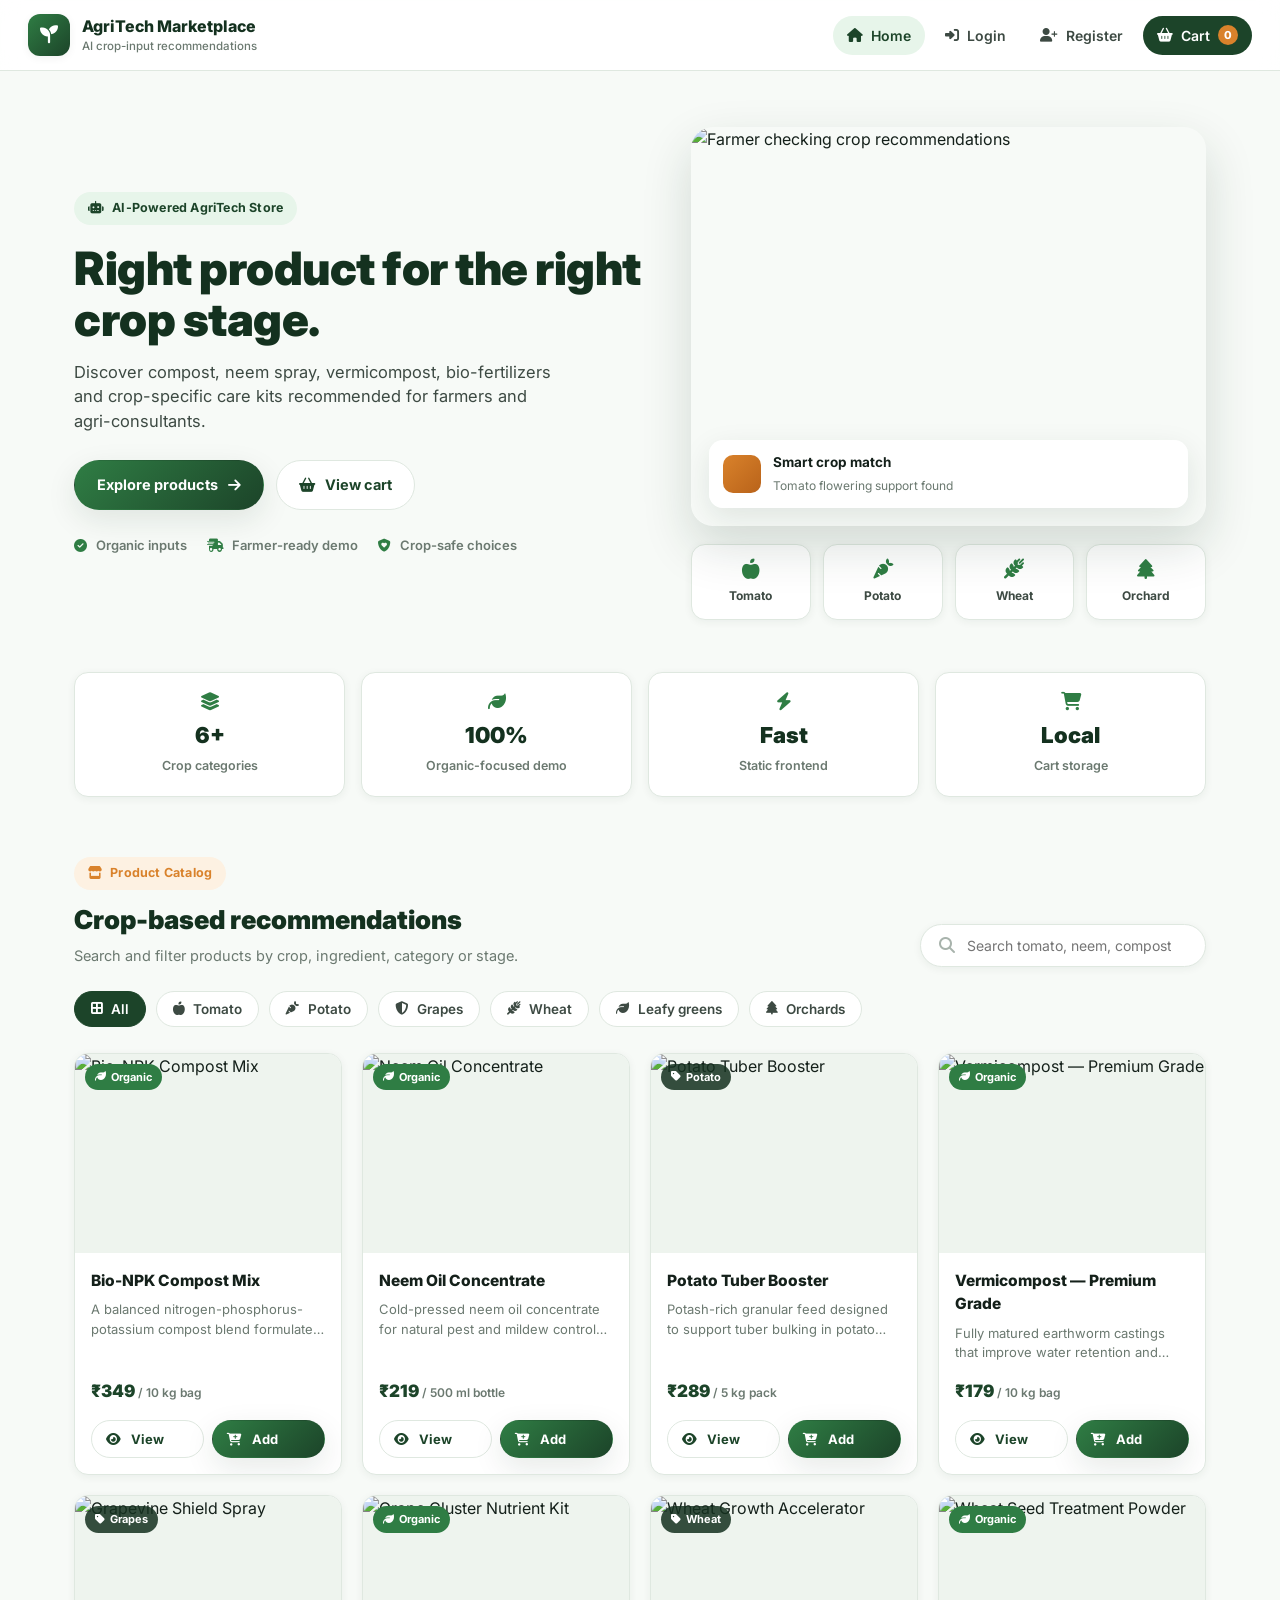
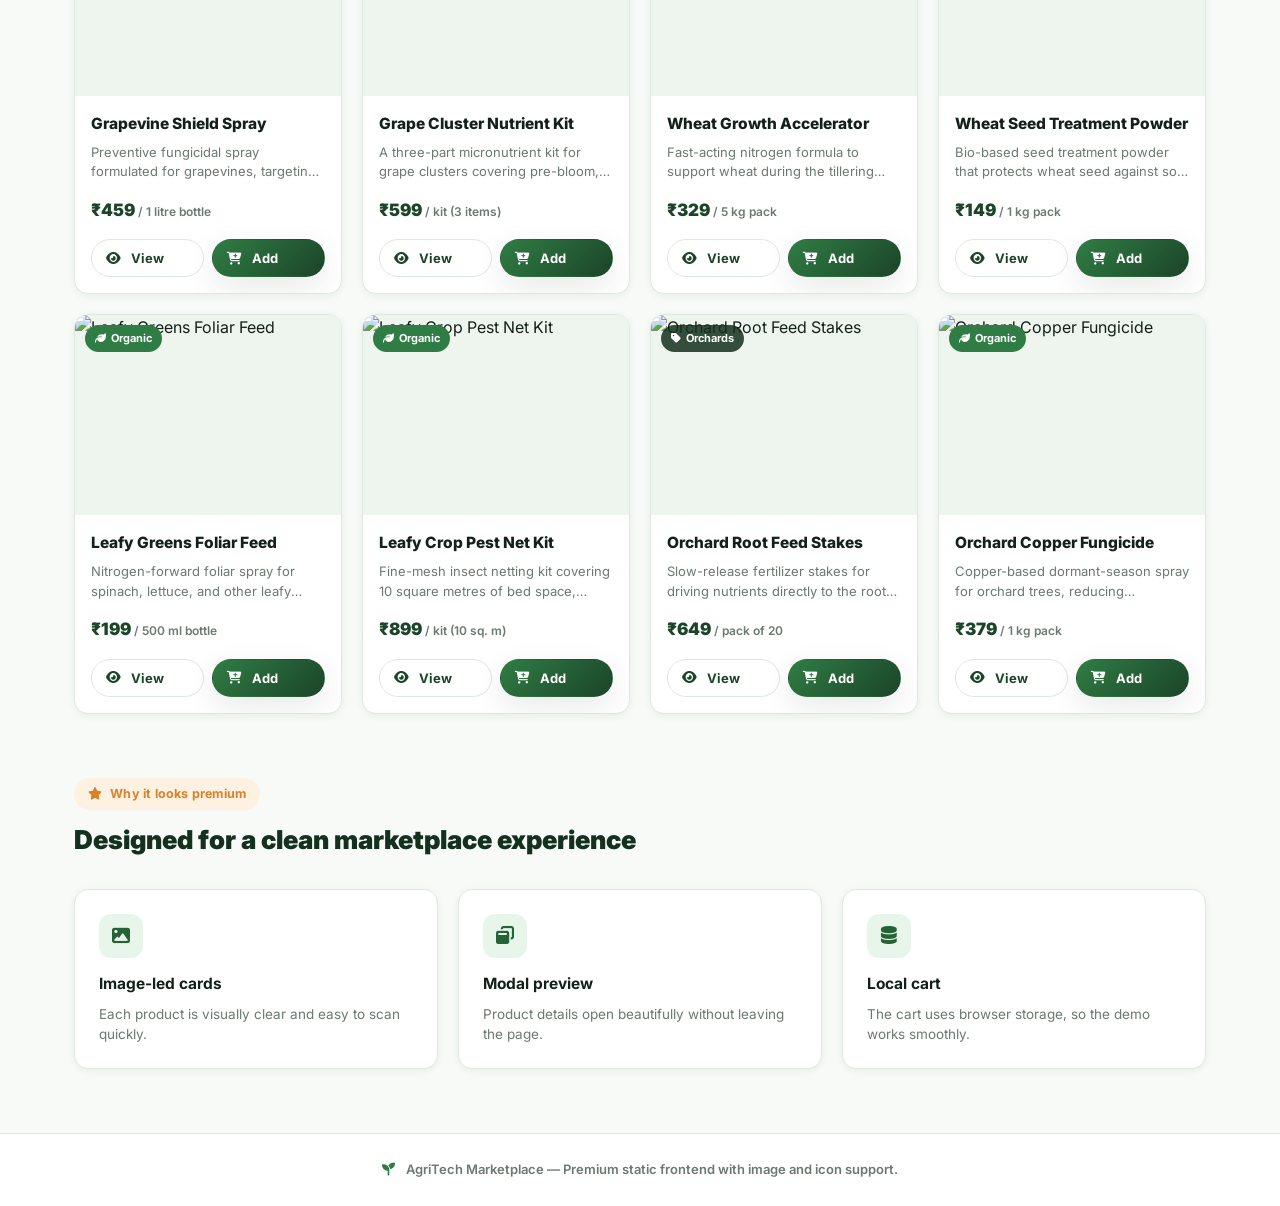
==== agritech-marketplace/frontend/index.html @ 41619ea3 "intial commit" ====
<!DOCTYPE html>
<html lang="en">
<head>
  <meta charset="UTF-8" />
  <meta name="viewport" content="width=device-width, initial-scale=1.0" />
  <title>AgriTech Marketplace</title>

  <link rel="preconnect" href="https://fonts.googleapis.com" />
  <link rel="preconnect" href="https://fonts.gstatic.com" crossorigin />
  <link
    href="https://fonts.googleapis.com/css2?family=Inter:wght@400;500;600;700;800;900&display=swap"
    rel="stylesheet"
  />

  <link
    rel="stylesheet"
    href="https://cdnjs.cloudflare.com/ajax/libs/font-awesome/6.5.2/css/all.min.css"
  />

  <link rel="stylesheet" href="css/style.css" />
</head>

<body data-page="home">
  <header class="topbar">
    <a class="brand" href="index.html">
      <span class="brand-mark">
        <i class="fa-solid fa-seedling"></i>
      </span>
      <span>
        <strong>AgriTech Marketplace</strong>
        <small>AI crop-input recommendations</small>
      </span>
    </a>

    <nav class="nav">
      <a href="index.html" class="active">
        <i class="fa-solid fa-house"></i> Home
      </a>
      <a href="pages/login.html">
        <i class="fa-solid fa-right-to-bracket"></i> Login
      </a>
      <a href="pages/register.html">
        <i class="fa-solid fa-user-plus"></i> Register
      </a>
      <a href="pages/cart.html" class="cart-link">
        <i class="fa-solid fa-basket-shopping"></i>
        Cart
        <span id="cartCount">0</span>
      </a>
    </nav>
  </header>

  <main>
    <section class="hero container">
      <div class="hero-copy">
        <span class="pill">
          <i class="fa-solid fa-robot"></i>
          AI-Powered AgriTech Store
        </span>

        <h1>Right product for the right crop stage.</h1>

        <p>
          Discover compost, neem spray, vermicompost, bio-fertilizers and
          crop-specific care kits recommended for farmers and agri-consultants.
        </p>

        <div class="hero-actions">
          <a href="#catalog" class="btn btn-primary">
            Explore products
            <i class="fa-solid fa-arrow-right"></i>
          </a>
          <a href="pages/cart.html" class="btn btn-secondary">
            <i class="fa-solid fa-basket-shopping"></i>
            View cart
          </a>
        </div>

        <div class="trust-row">
          <span><i class="fa-solid fa-circle-check"></i> Organic inputs</span>
          <span><i class="fa-solid fa-truck-fast"></i> Farmer-ready demo</span>
          <span><i class="fa-solid fa-shield-heart"></i> Crop-safe choices</span>
        </div>
      </div>

      <div class="hero-visual">
        <div class="hero-image-card">
          <img
            src="assets/images/hero-banner.jpg"
            alt="Farmer checking crop recommendations"
            onerror="this.onerror=null;this.src='https://images.unsplash.com/photo-1500937386664-56d1dfef3854?auto=format&fit=crop&w=1000&q=80';"
          />

          <div class="floating-card">
            <span class="floating-icon">
              <i class="fa-solid fa-sparkles"></i>
            </span>
            <div>
              <strong>Smart crop match</strong>
              <small>Tomato flowering support found</small>
            </div>
          </div>
        </div>

        <div class="crop-mini-grid">
          <article>
            <i class="fa-solid fa-apple-whole"></i>
            <span>Tomato</span>
          </article>
          <article>
            <i class="fa-solid fa-carrot"></i>
            <span>Potato</span>
          </article>
          <article>
            <i class="fa-solid fa-wheat-awn"></i>
            <span>Wheat</span>
          </article>
          <article>
            <i class="fa-solid fa-tree"></i>
            <span>Orchard</span>
          </article>
        </div>
      </div>
    </section>

    <section class="stats container">
      <article>
        <i class="fa-solid fa-layer-group"></i>
        <strong>6+</strong>
        <span>Crop categories</span>
      </article>
      <article>
        <i class="fa-solid fa-leaf"></i>
        <strong>100%</strong>
        <span>Organic-focused demo</span>
      </article>
      <article>
        <i class="fa-solid fa-bolt"></i>
        <strong>Fast</strong>
        <span>Static frontend</span>
      </article>
      <article>
        <i class="fa-solid fa-cart-shopping"></i>
        <strong>Local</strong>
        <span>Cart storage</span>
      </article>
    </section>

    <section class="catalog container" id="catalog">
      <div class="section-head">
        <div>
          <span class="pill soft">
            <i class="fa-solid fa-store"></i>
            Product Catalog
          </span>
          <h2>Crop-based recommendations</h2>
          <p>Search and filter products by crop, ingredient, category or stage.</p>
        </div>

        <div class="searchbox">
          <i class="fa-solid fa-magnifying-glass"></i>
          <input
            id="searchInput"
            type="search"
            placeholder="Search tomato, neem, compost..."
          />
        </div>
      </div>

      <div class="filterbar" id="filterBar">
        <button class="chip active" data-filter="all">
          <i class="fa-solid fa-border-all"></i> All
        </button>
        <button class="chip" data-filter="tomato">
          <i class="fa-solid fa-apple-whole"></i> Tomato
        </button>
        <button class="chip" data-filter="potato">
          <i class="fa-solid fa-carrot"></i> Potato
        </button>
        <button class="chip" data-filter="grapes">
          <i class="fa-solid fa-shield-halved"></i> Grapes
        </button>
        <button class="chip" data-filter="wheat">
          <i class="fa-solid fa-wheat-awn"></i> Wheat
        </button>
        <button class="chip" data-filter="leafy">
          <i class="fa-solid fa-leaf"></i> Leafy greens
        </button>
        <button class="chip" data-filter="orchard">
          <i class="fa-solid fa-tree"></i> Orchards
        </button>
      </div>

      <div class="grid" id="productGrid"></div>
    </section>

    <section class="highlight container">
      <div class="section-head simple">
        <div>
          <span class="pill soft">
            <i class="fa-solid fa-star"></i>
            Why it looks premium
          </span>
          <h2>Designed for a clean marketplace experience</h2>
        </div>
      </div>

      <div class="highlight-grid">
        <article>
          <i class="fa-solid fa-image"></i>
          <h3>Image-led cards</h3>
          <p>Each product is visually clear and easy to scan quickly.</p>
        </article>

        <article>
          <i class="fa-solid fa-window-restore"></i>
          <h3>Modal preview</h3>
          <p>Product details open beautifully without leaving the page.</p>
        </article>

        <article>
          <i class="fa-solid fa-database"></i>
          <h3>Local cart</h3>
          <p>The cart uses browser storage, so the demo works smoothly.</p>
        </article>
      </div>
    </section>
  </main>

  <footer class="footer">
    <div class="container footer-inner">
      <p>
        <i class="fa-solid fa-seedling"></i>
        AgriTech Marketplace — Premium static frontend with image and icon support.
      </p>
    </div>
  </footer>

  <div class="modal hidden" id="productModal" aria-hidden="true">
    <div class="modal-card">
      <button class="modal-close" id="closeModal" aria-label="Close modal">
        <i class="fa-solid fa-xmark"></i>
      </button>
      <div id="modalBody"></div>
    </div>
  </div>

  <script src="js/data.js"></script>
  <script src="js/app.js"></script>
</body>
</html>
---- agritech-marketplace/frontend/css/style.css ----
/* ============================================================
   AgriTech Marketplace — Design System
   ============================================================ */

:root {
  --green-900: #14311f;
  --green-800: #1c4429;
  --green-700: #256336;
  --green-600: #2f7d44;
  --green-500: #3a9a54;
  --green-100: #e7f5ea;
  --amber-500: #d9822b;
  --amber-100: #fdf1e2;
  --ink-900: #14201a;
  --ink-700: #3d4a43;
  --ink-500: #6b7970;
  --ink-300: #a8b3ac;
  --surface-0: #ffffff;
  --surface-50: #f7faf7;
  --surface-100: #eef4ee;
  --border: #dfe8e0;
  --danger: #c8402f;
  --radius-sm: 8px;
  --radius-md: 14px;
  --radius-lg: 22px;
  --shadow-sm: 0 2px 8px rgba(20, 49, 31, 0.06);
  --shadow-md: 0 10px 30px rgba(20, 49, 31, 0.10);
  --shadow-lg: 0 20px 50px rgba(20, 49, 31, 0.16);
  --font: "Inter", system-ui, -apple-system, "Segoe UI", sans-serif;
}

* { box-sizing: border-box; }

html, body {
  margin: 0;
  padding: 0;
}

body {
  font-family: var(--font);
  color: var(--ink-900);
  background: var(--surface-50);
  line-height: 1.5;
  -webkit-font-smoothing: antialiased;
}

img { max-width: 100%; display: block; }
a { text-decoration: none; color: inherit; }
button { font-family: inherit; cursor: pointer; }
input, textarea, select { font-family: inherit; }

.container {
  width: 100%;
  max-width: 1180px;
  margin: 0 auto;
  padding: 0 24px;
}

.hidden { display: none !important; }

/* ---------- Topbar ---------- */
.topbar {
  position: sticky;
  top: 0;
  z-index: 40;
  display: flex;
  align-items: center;
  justify-content: space-between;
  gap: 16px;
  padding: 14px 28px;
  background: rgba(255, 255, 255, 0.9);
  backdrop-filter: blur(10px);
  border-bottom: 1px solid var(--border);
}

.brand {
  display: flex;
  align-items: center;
  gap: 12px;
}

.brand-mark {
  width: 42px;
  height: 42px;
  border-radius: 12px;
  display: grid;
  place-items: center;
  background: linear-gradient(135deg, var(--green-600), var(--green-800));
  color: #fff;
  font-size: 18px;
  box-shadow: var(--shadow-sm);
}

.brand strong {
  display: block;
  font-size: 16px;
  font-weight: 800;
  color: var(--green-900);
}

.brand small {
  display: block;
  font-size: 11.5px;
  color: var(--ink-500);
  font-weight: 500;
}

.nav {
  display: flex;
  align-items: center;
  gap: 6px;
}

.nav a {
  display: flex;
  align-items: center;
  gap: 8px;
  padding: 9px 14px;
  border-radius: 999px;
  font-size: 14px;
  font-weight: 600;
  color: var(--ink-700);
  transition: background 0.15s ease, color 0.15s ease;
}

.nav a:hover { background: var(--surface-100); }
.nav a.active { background: var(--green-100); color: var(--green-800); }

.nav a.cart-link {
  position: relative;
  background: var(--green-800);
  color: #fff;
}
.nav a.cart-link:hover { background: var(--green-900); }

.nav a.cart-link #cartCount {
  min-width: 20px;
  height: 20px;
  padding: 0 5px;
  display: inline-flex;
  align-items: center;
  justify-content: center;
  border-radius: 999px;
  background: var(--amber-500);
  color: #fff;
  font-size: 11px;
  font-weight: 800;
}

/* ---------- Buttons & pills ---------- */
.btn {
  display: inline-flex;
  align-items: center;
  gap: 10px;
  padding: 13px 22px;
  border-radius: 999px;
  font-weight: 700;
  font-size: 14.5px;
  border: 1px solid transparent;
  transition: transform 0.15s ease, box-shadow 0.15s ease, background 0.15s ease;
}
.btn:hover { transform: translateY(-1px); }

.btn-primary {
  background: linear-gradient(135deg, var(--green-600), var(--green-800));
  color: #fff;
  box-shadow: var(--shadow-md);
}
.btn-primary:hover { box-shadow: var(--shadow-lg); }

.btn-secondary {
  background: #fff;
  color: var(--green-800);
  border-color: var(--border);
}
.btn-secondary:hover { background: var(--surface-100); }

.btn-block { width: 100%; justify-content: center; }
.btn:disabled { opacity: 0.55; cursor: not-allowed; transform: none; }

.pill {
  display: inline-flex;
  align-items: center;
  gap: 8px;
  padding: 7px 14px;
  border-radius: 999px;
  background: var(--green-100);
  color: var(--green-800);
  font-size: 12.5px;
  font-weight: 700;
  letter-spacing: 0.2px;
}
.pill.soft { background: var(--amber-100); color: var(--amber-500); }

/* ---------- Hero ---------- */
.hero {
  display: grid;
  grid-template-columns: 1.05fr 0.95fr;
  gap: 48px;
  align-items: center;
  padding: 56px 24px 40px;
}

.hero-copy h1 {
  font-size: clamp(30px, 4vw, 46px);
  line-height: 1.12;
  margin: 18px 0 14px;
  color: var(--green-900);
  font-weight: 900;
  letter-spacing: -0.5px;
}

.hero-copy p {
  color: var(--ink-700);
  font-size: 16.5px;
  max-width: 480px;
  margin: 0 0 26px;
}

.hero-actions { display: flex; gap: 12px; flex-wrap: wrap; margin-bottom: 26px; }

.trust-row {
  display: flex;
  gap: 20px;
  flex-wrap: wrap;
  font-size: 13px;
  color: var(--ink-500);
  font-weight: 600;
}
.trust-row i { color: var(--green-600); margin-right: 6px; }

.hero-visual { position: relative; }

.hero-image-card {
  position: relative;
  border-radius: var(--radius-lg);
  overflow: hidden;
  box-shadow: var(--shadow-lg);
  aspect-ratio: 4 / 3.1;
}
.hero-image-card img { width: 100%; height: 100%; object-fit: cover; }

.floating-card {
  position: absolute;
  left: 18px;
  bottom: 18px;
  right: 18px;
  display: flex;
  align-items: center;
  gap: 12px;
  background: rgba(255, 255, 255, 0.95);
  backdrop-filter: blur(6px);
  border-radius: var(--radius-md);
  padding: 12px 14px;
  box-shadow: var(--shadow-md);
}
.floating-icon {
  width: 38px;
  height: 38px;
  border-radius: 10px;
  display: grid;
  place-items: center;
  background: linear-gradient(135deg, var(--amber-500), #b9631a);
  color: #fff;
  flex-shrink: 0;
}
.floating-card strong { display: block; font-size: 13.5px; color: var(--ink-900); }
.floating-card small { color: var(--ink-500); font-size: 12px; }

.crop-mini-grid {
  display: grid;
  grid-template-columns: repeat(4, 1fr);
  gap: 12px;
  margin-top: 18px;
}
.crop-mini-grid article {
  background: #fff;
  border: 1px solid var(--border);
  border-radius: var(--radius-md);
  padding: 14px 8px;
  text-align: center;
  font-size: 12px;
  font-weight: 700;
  color: var(--ink-700);
  box-shadow: var(--shadow-sm);
}
.crop-mini-grid i {
  display: block;
  font-size: 20px;
  color: var(--green-600);
  margin-bottom: 8px;
}

/* ---------- Stats ---------- */
.stats {
  display: grid;
  grid-template-columns: repeat(4, 1fr);
  gap: 16px;
  padding: 12px 24px 48px;
}
.stats article {
  background: #fff;
  border: 1px solid var(--border);
  border-radius: var(--radius-md);
  padding: 20px;
  text-align: center;
  box-shadow: var(--shadow-sm);
}
.stats i { color: var(--green-600); font-size: 18px; margin-bottom: 8px; display: block; }
.stats strong { display: block; font-size: 22px; color: var(--green-900); font-weight: 900; }
.stats span { font-size: 12.5px; color: var(--ink-500); font-weight: 600; }

/* ---------- Section headers ---------- */
.section-head {
  display: flex;
  align-items: flex-end;
  justify-content: space-between;
  gap: 24px;
  flex-wrap: wrap;
  margin-bottom: 24px;
}
.section-head h2 {
  font-size: 26px;
  margin: 10px 0 6px;
  color: var(--green-900);
  font-weight: 900;
}
.section-head p { color: var(--ink-500); margin: 0; font-size: 14.5px; }
.section-head.simple { justify-content: flex-start; }

.searchbox {
  display: flex;
  align-items: center;
  gap: 10px;
  background: #fff;
  border: 1px solid var(--border);
  border-radius: 999px;
  padding: 11px 18px;
  min-width: 280px;
  box-shadow: var(--shadow-sm);
}
.searchbox i { color: var(--ink-300); }
.searchbox input {
  border: none;
  outline: none;
  width: 100%;
  font-size: 14px;
  background: transparent;
}

/* ---------- Catalog ---------- */
.catalog { padding: 12px 24px 56px; }

.filterbar {
  display: flex;
  gap: 10px;
  flex-wrap: wrap;
  margin-bottom: 26px;
}
.chip {
  display: inline-flex;
  align-items: center;
  gap: 8px;
  padding: 9px 16px;
  border-radius: 999px;
  border: 1px solid var(--border);
  background: #fff;
  color: var(--ink-700);
  font-size: 13.5px;
  font-weight: 600;
  transition: all 0.15s ease;
}
.chip:hover { border-color: var(--green-500); color: var(--green-700); }
.chip.active {
  background: var(--green-800);
  border-color: var(--green-800);
  color: #fff;
}

.grid {
  display: grid;
  grid-template-columns: repeat(auto-fill, minmax(250px, 1fr));
  gap: 20px;
}

.card {
  background: #fff;
  border: 1px solid var(--border);
  border-radius: var(--radius-md);
  overflow: hidden;
  box-shadow: var(--shadow-sm);
  transition: transform 0.15s ease, box-shadow 0.15s ease;
  display: flex;
  flex-direction: column;
}
.card:hover { transform: translateY(-3px); box-shadow: var(--shadow-md); }

.card-media { position: relative; aspect-ratio: 4/3; overflow: hidden; background: var(--surface-100); }
.card-media img { width: 100%; height: 100%; object-fit: cover; }

.card-badge {
  position: absolute;
  top: 10px;
  left: 10px;
  padding: 5px 10px;
  border-radius: 999px;
  background: rgba(20, 49, 31, 0.85);
  color: #fff;
  font-size: 11px;
  font-weight: 700;
  display: inline-flex;
  align-items: center;
  gap: 5px;
}
.card-badge.organic { background: var(--green-600); }

.card-body { padding: 16px; display: flex; flex-direction: column; gap: 8px; flex: 1; }
.card-body h3 { margin: 0; font-size: 15.5px; color: var(--ink-900); font-weight: 800; }
.card-body p {
  margin: 0;
  font-size: 13px;
  color: var(--ink-500);
  display: -webkit-box;
  -webkit-line-clamp: 2;
  -webkit-box-orient: vertical;
  overflow: hidden;
}

.card-meta { display: flex; align-items: center; justify-content: space-between; margin-top: auto; padding-top: 8px; }
.card-price { font-size: 17px; font-weight: 900; color: var(--green-800); }
.card-price span { font-size: 12px; font-weight: 600; color: var(--ink-500); }

.card-actions { display: flex; gap: 8px; padding: 0 16px 16px; }
.card-actions .btn { padding: 10px 14px; font-size: 13px; flex: 1; }

.empty-state {
  grid-column: 1 / -1;
  text-align: center;
  padding: 60px 20px;
  color: var(--ink-500);
}
.empty-state i { font-size: 32px; color: var(--ink-300); margin-bottom: 12px; display: block; }

/* ---------- Highlight ---------- */
.highlight { padding: 8px 24px 64px; }
.highlight-grid {
  display: grid;
  grid-template-columns: repeat(3, 1fr);
  gap: 20px;
}
.highlight-grid article {
  background: #fff;
  border: 1px solid var(--border);
  border-radius: var(--radius-md);
  padding: 24px;
  box-shadow: var(--shadow-sm);
}
.highlight-grid i {
  width: 44px;
  height: 44px;
  border-radius: 12px;
  display: grid;
  place-items: center;
  background: var(--green-100);
  color: var(--green-700);
  font-size: 18px;
  margin-bottom: 14px;
}
.highlight-grid h3 { margin: 0 0 8px; font-size: 15.5px; color: var(--ink-900); }
.highlight-grid p { margin: 0; font-size: 13.5px; color: var(--ink-500); }

/* ---------- Footer ---------- */
.footer { border-top: 1px solid var(--border); padding: 26px 0; background: #fff; }
.footer-inner p {
  margin: 0;
  text-align: center;
  color: var(--ink-500);
  font-size: 13px;
  font-weight: 600;
}
.footer-inner i { color: var(--green-600); margin-right: 8px; }

/* ---------- Modal ---------- */
.modal {
  position: fixed;
  inset: 0;
  z-index: 100;
  display: flex;
  align-items: center;
  justify-content: center;
  background: rgba(20, 32, 26, 0.55);
  padding: 20px;
}
.modal.hidden { display: none; }

.modal-card {
  position: relative;
  background: #fff;
  border-radius: var(--radius-lg);
  max-width: 640px;
  width: 100%;
  max-height: 88vh;
  overflow-y: auto;
  box-shadow: var(--shadow-lg);
}

.modal-close {
  position: absolute;
  top: 14px;
  right: 14px;
  width: 36px;
  height: 36px;
  border-radius: 999px;
  border: none;
  background: var(--surface-100);
  color: var(--ink-700);
  display: grid;
  place-items: center;
  z-index: 2;
}
.modal-close:hover { background: var(--border); }

.modal-hero { position: relative; aspect-ratio: 16/9; overflow: hidden; }
.modal-hero img { width: 100%; height: 100%; object-fit: cover; }
.modal-content { padding: 22px 26px 26px; }
.modal-content h2 { margin: 0 0 8px; font-size: 21px; color: var(--green-900); }
.modal-content .modal-price { font-size: 22px; font-weight: 900; color: var(--green-800); margin: 6px 0 14px; }
.modal-content .modal-price span { font-size: 13px; color: var(--ink-500); font-weight: 600; }
.modal-content p.desc { color: var(--ink-700); font-size: 14.5px; line-height: 1.6; margin-bottom: 18px; }
.modal-tags { display: flex; gap: 8px; flex-wrap: wrap; margin-bottom: 18px; }
.modal-tags span {
  padding: 6px 12px;
  border-radius: 999px;
  background: var(--surface-100);
  font-size: 12px;
  font-weight: 700;
  color: var(--ink-700);
}
.modal-qty {
  display: flex;
  align-items: center;
  gap: 12px;
  margin-bottom: 18px;
}
.modal-qty button {
  width: 34px;
  height: 34px;
  border-radius: 999px;
  border: 1px solid var(--border);
  background: #fff;
  font-weight: 800;
  font-size: 16px;
  color: var(--green-800);
}
.modal-qty span { font-weight: 800; min-width: 24px; text-align: center; }

/* ---------- Auth pages (login / register) ---------- */
.auth-wrap {
  min-height: calc(100vh - 74px);
  display: flex;
  align-items: center;
  justify-content: center;
  padding: 40px 20px;
  background:
    radial-gradient(circle at 15% 20%, var(--green-100), transparent 40%),
    radial-gradient(circle at 85% 80%, var(--amber-100), transparent 45%),
    var(--surface-50);
}

.auth-card {
  width: 100%;
  max-width: 420px;
  background: #fff;
  border: 1px solid var(--border);
  border-radius: var(--radius-lg);
  padding: 36px 32px;
  box-shadow: var(--shadow-md);
}

.auth-card .auth-icon {
  width: 52px;
  height: 52px;
  border-radius: 14px;
  display: grid;
  place-items: center;
  background: linear-gradient(135deg, var(--green-600), var(--green-800));
  color: #fff;
  font-size: 20px;
  margin-bottom: 18px;
}

.auth-card h1 { font-size: 22px; margin: 0 0 6px; color: var(--green-900); font-weight: 900; }
.auth-card p.sub { margin: 0 0 26px; color: var(--ink-500); font-size: 14px; }

.field { margin-bottom: 16px; }
.field label {
  display: block;
  font-size: 13px;
  font-weight: 700;
  color: var(--ink-700);
  margin-bottom: 6px;
}
.input-wrap {
  display: flex;
  align-items: center;
  gap: 10px;
  border: 1px solid var(--border);
  border-radius: var(--radius-sm);
  padding: 12px 14px;
  background: var(--surface-50);
}
.input-wrap:focus-within { border-color: var(--green-500); background: #fff; }
.input-wrap i { color: var(--ink-300); }
.input-wrap input, .input-wrap select {
  border: none;
  background: transparent;
  outline: none;
  width: 100%;
  font-size: 14px;
  color: var(--ink-900);
}

.field-row { display: flex; align-items: center; justify-content: space-between; margin-bottom: 18px; }
.checkbox-line { display: flex; align-items: center; gap: 8px; font-size: 13px; color: var(--ink-700); }
.link-muted { font-size: 13px; color: var(--green-700); font-weight: 700; }
.link-muted:hover { text-decoration: underline; }

.auth-foot { margin-top: 22px; text-align: center; font-size: 13.5px; color: var(--ink-500); }
.auth-foot a { color: var(--green-700); font-weight: 700; }

.role-toggle { display: flex; gap: 10px; margin-bottom: 20px; }
.role-toggle label {
  flex: 1;
  display: flex;
  align-items: center;
  justify-content: center;
  gap: 8px;
  padding: 11px;
  border-radius: var(--radius-sm);
  border: 1px solid var(--border);
  font-size: 13px;
  font-weight: 700;
  color: var(--ink-700);
  cursor: pointer;
}
.role-toggle input { display: none; }
.role-toggle input:checked + span,
.role-toggle label:has(input:checked) {
  border-color: var(--green-600);
  background: var(--green-100);
  color: var(--green-800);
}
.role-toggle label span { display: flex; align-items: center; gap: 8px; }

.form-msg {
  display: none;
  padding: 11px 14px;
  border-radius: var(--radius-sm);
  font-size: 13px;
  font-weight: 600;
  margin-bottom: 16px;
}
.form-msg.show { display: block; }
.form-msg.success { background: var(--green-100); color: var(--green-800); }
.form-msg.error { background: #fbe9e7; color: var(--danger); }

/* ---------- Cart page ---------- */
.cart-page { padding: 40px 24px 80px; max-width: 980px; margin: 0 auto; }
.cart-page h1 { font-size: 26px; color: var(--green-900); margin: 0 0 24px; font-weight: 900; }

.cart-layout { display: grid; grid-template-columns: 1.6fr 1fr; gap: 24px; align-items: start; }

.cart-items { display: flex; flex-direction: column; gap: 14px; }

.cart-item {
  display: flex;
  gap: 14px;
  background: #fff;
  border: 1px solid var(--border);
  border-radius: var(--radius-md);
  padding: 14px;
  box-shadow: var(--shadow-sm);
  align-items: center;
}
.cart-item img { width: 78px; height: 78px; border-radius: 10px; object-fit: cover; flex-shrink: 0; }
.cart-item-info { flex: 1; min-width: 0; }
.cart-item-info h4 { margin: 0 0 4px; font-size: 14.5px; color: var(--ink-900); }
.cart-item-info span { font-size: 12.5px; color: var(--ink-500); }
.cart-item-qty {
  display: flex;
  align-items: center;
  gap: 10px;
  background: var(--surface-100);
  border-radius: 999px;
  padding: 6px 10px;
}
.cart-item-qty button { border: none; background: none; font-weight: 900; color: var(--green-800); font-size: 15px; width: 20px; }
.cart-item-price { font-weight: 800; color: var(--green-800); min-width: 70px; text-align: right; }
.cart-item-remove { border: none; background: none; color: var(--ink-300); font-size: 15px; }
.cart-item-remove:hover { color: var(--danger); }

.cart-summary {
  background: #fff;
  border: 1px solid var(--border);
  border-radius: var(--radius-md);
  padding: 22px;
  box-shadow: var(--shadow-sm);
  position: sticky;
  top: 90px;
}
.cart-summary h3 { margin: 0 0 16px; font-size: 16px; color: var(--green-900); }
.summary-row { display: flex; justify-content: space-between; font-size: 14px; color: var(--ink-700); margin-bottom: 10px; }
.summary-row.total { font-size: 17px; font-weight: 900; color: var(--green-900); border-top: 1px solid var(--border); padding-top: 12px; margin-top: 8px; }

.cart-empty { text-align: center; padding: 70px 20px; color: var(--ink-500); }
.cart-empty i { font-size: 40px; color: var(--ink-300); margin-bottom: 14px; display: block; }

/* ---------- Responsive ---------- */
@media (max-width: 920px) {
  .hero { grid-template-columns: 1fr; }
  .stats { grid-template-columns: repeat(2, 1fr); }
  .highlight-grid { grid-template-columns: 1fr; }
  .cart-layout { grid-template-columns: 1fr; }
  .nav { flex-wrap: wrap; justify-content: flex-end; }
}

@media (max-width: 620px) {
  .topbar { flex-direction: column; align-items: flex-start; gap: 12px; }
  .nav { width: 100%; justify-content: space-between; }
  .crop-mini-grid { grid-template-columns: repeat(2, 1fr); }
  .stats { grid-template-columns: 1fr 1fr; }
  .section-head { flex-direction: column; align-items: flex-start; }
  .searchbox { width: 100%; }
}
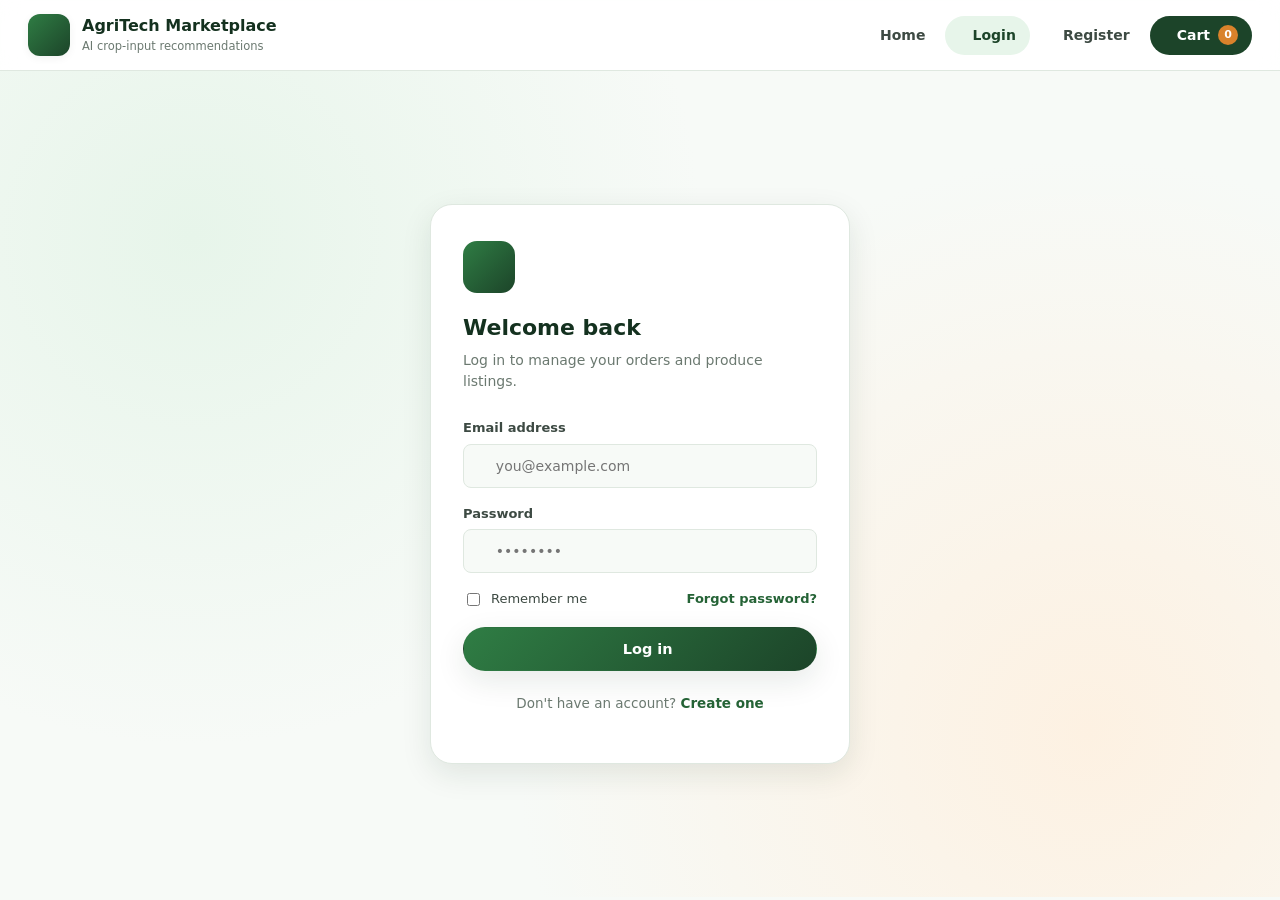
==== commit d8e06b9b: "Fix GitHub Pages root 404: Add index.html redirect" ====
--- a/agritech-marketplace/frontend/index.html
+++ b/agritech-marketplace/frontend/index.html
@@ -1,251 +1,11 @@
-<!DOCTYPE html>
+﻿<!DOCTYPE html>
 <html lang="en">
 <head>
-  <meta charset="UTF-8" />
-  <meta name="viewport" content="width=device-width, initial-scale=1.0" />
-  <title>AgriTech Marketplace</title>
-
-  <link rel="preconnect" href="https://fonts.googleapis.com" />
-  <link rel="preconnect" href="https://fonts.gstatic.com" crossorigin />
-  <link
-    href="https://fonts.googleapis.com/css2?family=Inter:wght@400;500;600;700;800;900&display=swap"
-    rel="stylesheet"
-  />
-
-  <link
-    rel="stylesheet"
-    href="https://cdnjs.cloudflare.com/ajax/libs/font-awesome/6.5.2/css/all.min.css"
-  />
-
-  <link rel="stylesheet" href="css/style.css" />
+    <meta charset="UTF-8">
+    <meta http-equiv="refresh" content="0; url=./pages/login.html" />
+    <title>AgriTech Marketplace</title>
 </head>
-
-<body data-page="home">
-  <header class="topbar">
-    <a class="brand" href="index.html">
-      <span class="brand-mark">
-        <i class="fa-solid fa-seedling"></i>
-      </span>
-      <span>
-        <strong>AgriTech Marketplace</strong>
-        <small>AI crop-input recommendations</small>
-      </span>
-    </a>
-
-    <nav class="nav">
-      <a href="index.html" class="active">
-        <i class="fa-solid fa-house"></i> Home
-      </a>
-      <a href="pages/login.html">
-        <i class="fa-solid fa-right-to-bracket"></i> Login
-      </a>
-      <a href="pages/register.html">
-        <i class="fa-solid fa-user-plus"></i> Register
-      </a>
-      <a href="pages/cart.html" class="cart-link">
-        <i class="fa-solid fa-basket-shopping"></i>
-        Cart
-        <span id="cartCount">0</span>
-      </a>
-    </nav>
-  </header>
-
-  <main>
-    <section class="hero container">
-      <div class="hero-copy">
-        <span class="pill">
-          <i class="fa-solid fa-robot"></i>
-          AI-Powered AgriTech Store
-        </span>
-
-        <h1>Right product for the right crop stage.</h1>
-
-        <p>
-          Discover compost, neem spray, vermicompost, bio-fertilizers and
-          crop-specific care kits recommended for farmers and agri-consultants.
-        </p>
-
-        <div class="hero-actions">
-          <a href="#catalog" class="btn btn-primary">
-            Explore products
-            <i class="fa-solid fa-arrow-right"></i>
-          </a>
-          <a href="pages/cart.html" class="btn btn-secondary">
-            <i class="fa-solid fa-basket-shopping"></i>
-            View cart
-          </a>
-        </div>
-
-        <div class="trust-row">
-          <span><i class="fa-solid fa-circle-check"></i> Organic inputs</span>
-          <span><i class="fa-solid fa-truck-fast"></i> Farmer-ready demo</span>
-          <span><i class="fa-solid fa-shield-heart"></i> Crop-safe choices</span>
-        </div>
-      </div>
-
-      <div class="hero-visual">
-        <div class="hero-image-card">
-          <img
-            src="assets/images/hero-banner.jpg"
-            alt="Farmer checking crop recommendations"
-            onerror="this.onerror=null;this.src='https://images.unsplash.com/photo-1500937386664-56d1dfef3854?auto=format&fit=crop&w=1000&q=80';"
-          />
-
-          <div class="floating-card">
-            <span class="floating-icon">
-              <i class="fa-solid fa-sparkles"></i>
-            </span>
-            <div>
-              <strong>Smart crop match</strong>
-              <small>Tomato flowering support found</small>
-            </div>
-          </div>
-        </div>
-
-        <div class="crop-mini-grid">
-          <article>
-            <i class="fa-solid fa-apple-whole"></i>
-            <span>Tomato</span>
-          </article>
-          <article>
-            <i class="fa-solid fa-carrot"></i>
-            <span>Potato</span>
-          </article>
-          <article>
-            <i class="fa-solid fa-wheat-awn"></i>
-            <span>Wheat</span>
-          </article>
-          <article>
-            <i class="fa-solid fa-tree"></i>
-            <span>Orchard</span>
-          </article>
-        </div>
-      </div>
-    </section>
-
-    <section class="stats container">
-      <article>
-        <i class="fa-solid fa-layer-group"></i>
-        <strong>6+</strong>
-        <span>Crop categories</span>
-      </article>
-      <article>
-        <i class="fa-solid fa-leaf"></i>
-        <strong>100%</strong>
-        <span>Organic-focused demo</span>
-      </article>
-      <article>
-        <i class="fa-solid fa-bolt"></i>
-        <strong>Fast</strong>
-        <span>Static frontend</span>
-      </article>
-      <article>
-        <i class="fa-solid fa-cart-shopping"></i>
-        <strong>Local</strong>
-        <span>Cart storage</span>
-      </article>
-    </section>
-
-    <section class="catalog container" id="catalog">
-      <div class="section-head">
-        <div>
-          <span class="pill soft">
-            <i class="fa-solid fa-store"></i>
-            Product Catalog
-          </span>
-          <h2>Crop-based recommendations</h2>
-          <p>Search and filter products by crop, ingredient, category or stage.</p>
-        </div>
-
-        <div class="searchbox">
-          <i class="fa-solid fa-magnifying-glass"></i>
-          <input
-            id="searchInput"
-            type="search"
-            placeholder="Search tomato, neem, compost..."
-          />
-        </div>
-      </div>
-
-      <div class="filterbar" id="filterBar">
-        <button class="chip active" data-filter="all">
-          <i class="fa-solid fa-border-all"></i> All
-        </button>
-        <button class="chip" data-filter="tomato">
-          <i class="fa-solid fa-apple-whole"></i> Tomato
-        </button>
-        <button class="chip" data-filter="potato">
-          <i class="fa-solid fa-carrot"></i> Potato
-        </button>
-        <button class="chip" data-filter="grapes">
-          <i class="fa-solid fa-shield-halved"></i> Grapes
-        </button>
-        <button class="chip" data-filter="wheat">
-          <i class="fa-solid fa-wheat-awn"></i> Wheat
-        </button>
-        <button class="chip" data-filter="leafy">
-          <i class="fa-solid fa-leaf"></i> Leafy greens
-        </button>
-        <button class="chip" data-filter="orchard">
-          <i class="fa-solid fa-tree"></i> Orchards
-        </button>
-      </div>
-
-      <div class="grid" id="productGrid"></div>
-    </section>
-
-    <section class="highlight container">
-      <div class="section-head simple">
-        <div>
-          <span class="pill soft">
-            <i class="fa-solid fa-star"></i>
-            Why it looks premium
-          </span>
-          <h2>Designed for a clean marketplace experience</h2>
-        </div>
-      </div>
-
-      <div class="highlight-grid">
-        <article>
-          <i class="fa-solid fa-image"></i>
-          <h3>Image-led cards</h3>
-          <p>Each product is visually clear and easy to scan quickly.</p>
-        </article>
-
-        <article>
-          <i class="fa-solid fa-window-restore"></i>
-          <h3>Modal preview</h3>
-          <p>Product details open beautifully without leaving the page.</p>
-        </article>
-
-        <article>
-          <i class="fa-solid fa-database"></i>
-          <h3>Local cart</h3>
-          <p>The cart uses browser storage, so the demo works smoothly.</p>
-        </article>
-      </div>
-    </section>
-  </main>
-
-  <footer class="footer">
-    <div class="container footer-inner">
-      <p>
-        <i class="fa-solid fa-seedling"></i>
-        AgriTech Marketplace — Premium static frontend with image and icon support.
-      </p>
-    </div>
-  </footer>
-
-  <div class="modal hidden" id="productModal" aria-hidden="true">
-    <div class="modal-card">
-      <button class="modal-close" id="closeModal" aria-label="Close modal">
-        <i class="fa-solid fa-xmark"></i>
-      </button>
-      <div id="modalBody"></div>
-    </div>
-  </div>
-
-  <script src="js/data.js"></script>
-  <script src="js/app.js"></script>
+<body>
+    <p>Redirecting to AgriTech Marketplace... <a href="./pages/login.html">Click here</a>.</p>
 </body>
 </html>
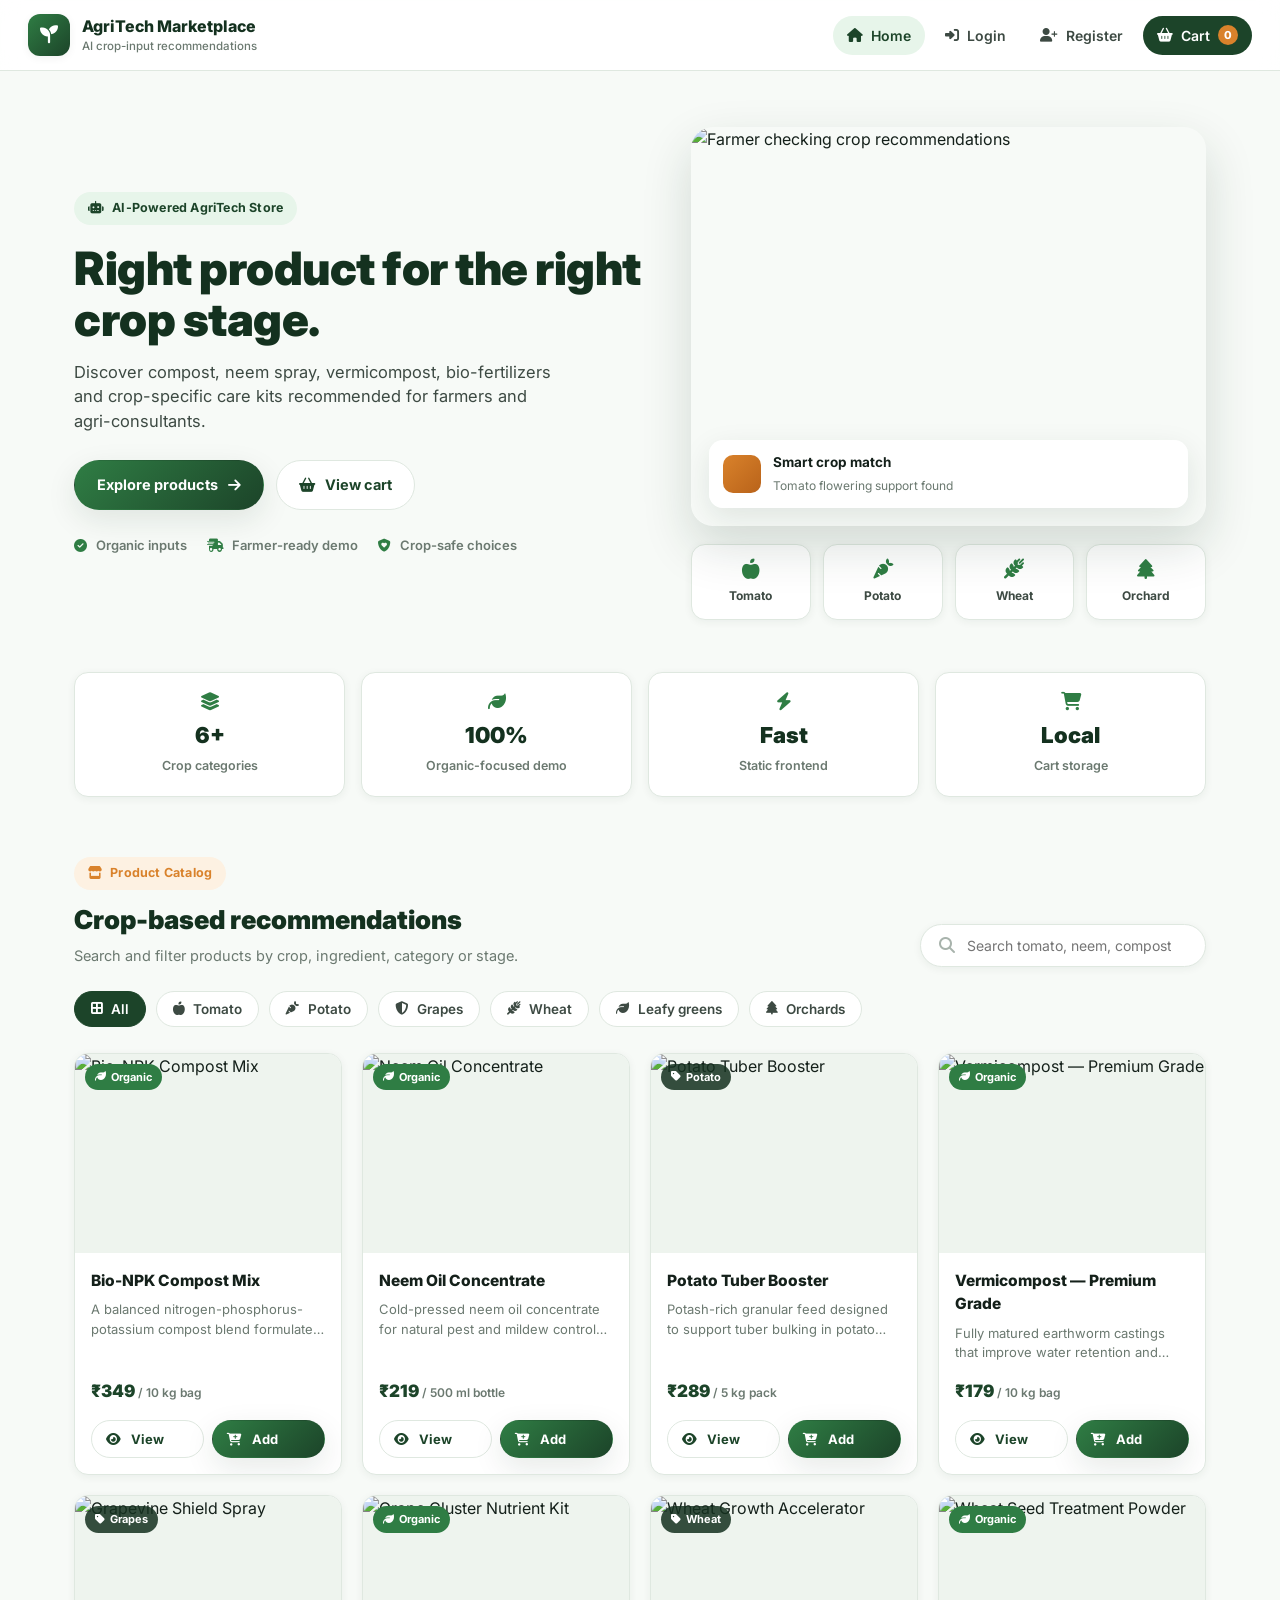
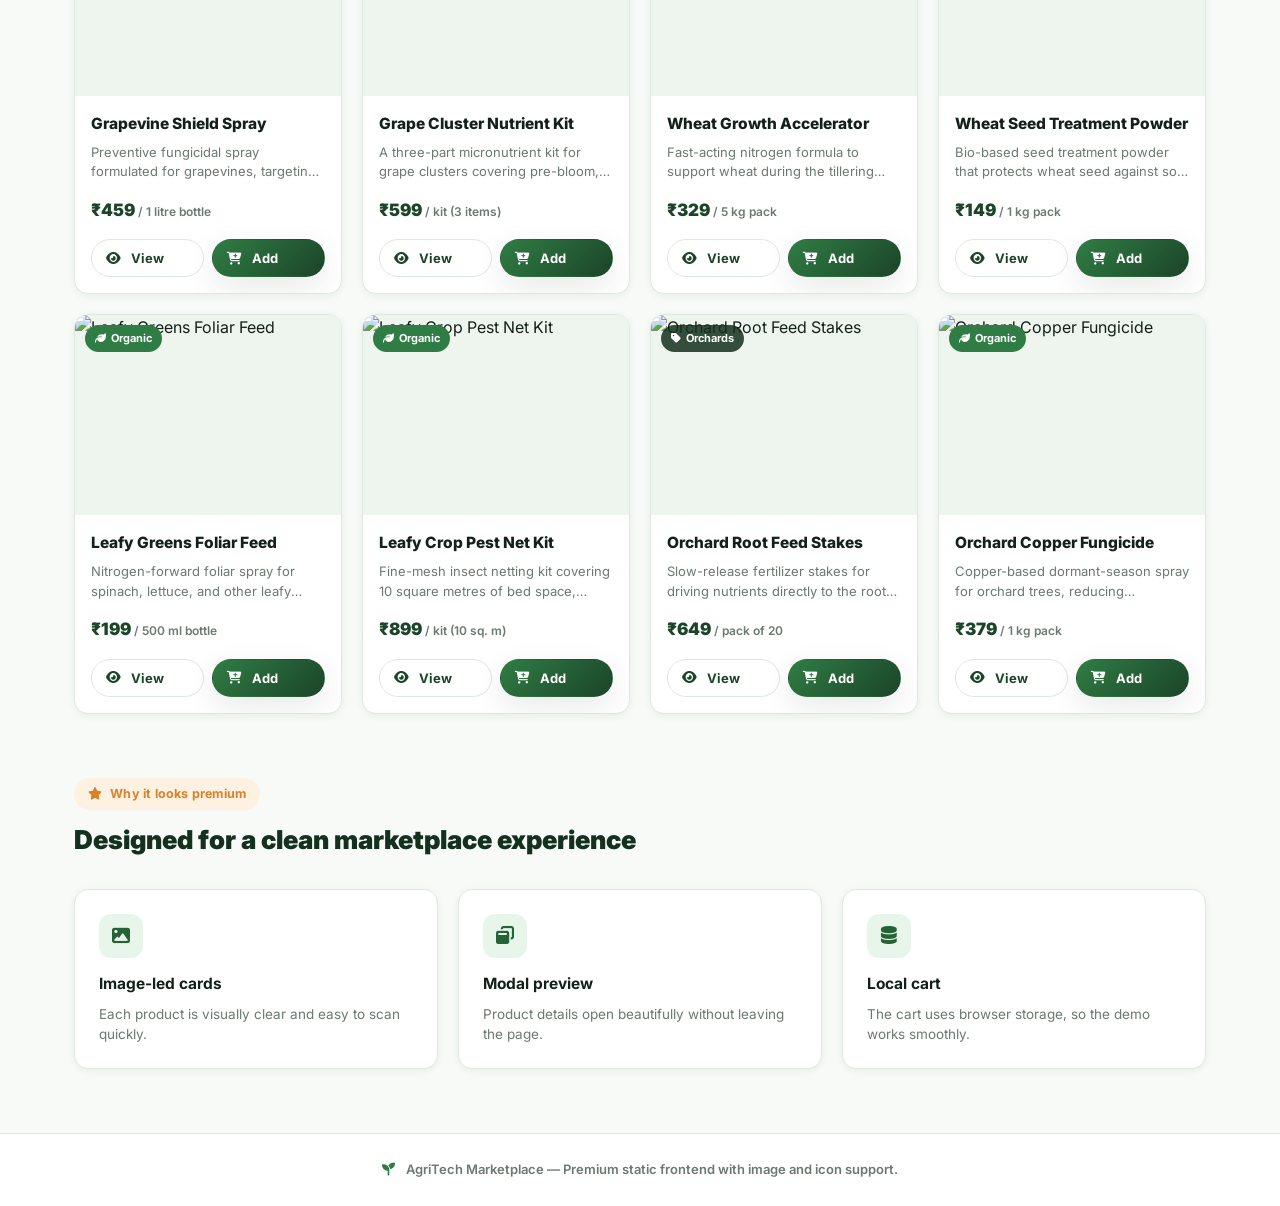
==== commit 185d1788: "Clean up Home Page: remove login redirect and duplicate tags" ====
--- a/agritech-marketplace/frontend/index.html
+++ b/agritech-marketplace/frontend/index.html
@@ -1,11 +1,226 @@
 ﻿<!DOCTYPE html>
 <html lang="en">
 <head>
-    <meta charset="UTF-8">
-    <meta http-equiv="refresh" content="0; url=./pages/login.html" />
-    <title>AgriTech Marketplace</title>
+  <meta charset="UTF-8" />
+  <meta name="viewport" content="width=device-width, initial-scale=1.0" />
+  <title>AgriTech Marketplace</title>
+  <link rel="preconnect" href="https://fonts.googleapis.com" />
+  <link rel="preconnect" href="https://fonts.gstatic.com" crossorigin />
+  <link
+    href="https://fonts.googleapis.com/css2?family=Inter:wght@400;500;600;700;800;900&display=swap"
+    rel="stylesheet"
+  />
+  <link
+    rel="stylesheet"
+    href="https://cdnjs.cloudflare.com/ajax/libs/font-awesome/6.5.2/css/all.min.css"
+  />
+  <link rel="stylesheet" href="css/style.css" />
 </head>
-<body>
-    <p>Redirecting to AgriTech Marketplace... <a href="./pages/login.html">Click here</a>.</p>
+<body data-page="home">
+  <header class="topbar">
+    <a class="brand" href="index.html">
+      <span class="brand-mark">
+        <i class="fa-solid fa-seedling"></i>
+      </span>
+      <span>
+        <strong>AgriTech Marketplace</strong>
+        <small>AI crop-input recommendations</small>
+      </span>
+    </a>
+    <nav class="nav">
+      <a href="index.html" class="active">
+        <i class="fa-solid fa-house"></i> Home
+      </a>
+      <a href="pages/login.html">
+        <i class="fa-solid fa-right-to-bracket"></i> Login
+      </a>
+      <a href="pages/register.html">
+        <i class="fa-solid fa-user-plus"></i> Register
+      </a>
+      <a href="pages/cart.html" class="cart-link">
+        <i class="fa-solid fa-basket-shopping"></i>
+        Cart
+        <span id="cartCount">0</span>
+      </a>
+    </nav>
+  </header>
+  <main>
+    <section class="hero container">
+      <div class="hero-copy">
+        <span class="pill">
+          <i class="fa-solid fa-robot"></i>
+          AI-Powered AgriTech Store
+        </span>
+        <h1>Right product for the right crop stage.</h1>
+        <p>
+          Discover compost, neem spray, vermicompost, bio-fertilizers and
+          crop-specific care kits recommended for farmers and agri-consultants.
+        </p>
+        <div class="hero-actions">
+          <a href="#catalog" class="btn btn-primary">
+            Explore products
+            <i class="fa-solid fa-arrow-right"></i>
+          </a>
+          <a href="pages/cart.html" class="btn btn-secondary">
+            <i class="fa-solid fa-basket-shopping"></i>
+            View cart
+          </a>
+        </div>
+        <div class="trust-row">
+          <span><i class="fa-solid fa-circle-check"></i> Organic inputs</span>
+          <span><i class="fa-solid fa-truck-fast"></i> Farmer-ready demo</span>
+          <span><i class="fa-solid fa-shield-heart"></i> Crop-safe choices</span>
+        </div>
+      </div>
+      <div class="hero-visual">
+        <div class="hero-image-card">
+          <img
+            src="assets/images/hero-banner.jpg"
+            alt="Farmer checking crop recommendations"
+            onerror="this.onerror=null;this.src='https://images.unsplash.com/photo-1500937386664-56d1dfef3854?auto=format&fit=crop&w=1000&q=80';"
+          />
+          <div class="floating-card">
+            <span class="floating-icon">
+              <i class="fa-solid fa-sparkles"></i>
+            </span>
+            <div>
+              <strong>Smart crop match</strong>
+              <small>Tomato flowering support found</small>
+            </div>
+          </div>
+        </div>
+        <div class="crop-mini-grid">
+          <article>
+            <i class="fa-solid fa-apple-whole"></i>
+            <span>Tomato</span>
+          </article>
+          <article>
+            <i class="fa-solid fa-carrot"></i>
+            <span>Potato</span>
+          </article>
+          <article>
+            <i class="fa-solid fa-wheat-awn"></i>
+            <span>Wheat</span>
+          </article>
+          <article>
+            <i class="fa-solid fa-tree"></i>
+            <span>Orchard</span>
+          </article>
+        </div>
+      </div>
+    </section>
+    <section class="stats container">
+      <article>
+        <i class="fa-solid fa-layer-group"></i>
+        <strong>6+</strong>
+        <span>Crop categories</span>
+      </article>
+      <article>
+        <i class="fa-solid fa-leaf"></i>
+        <strong>100%</strong>
+        <span>Organic-focused demo</span>
+      </article>
+      <article>
+        <i class="fa-solid fa-bolt"></i>
+        <strong>Fast</strong>
+        <span>Static frontend</span>
+      </article>
+      <article>
+        <i class="fa-solid fa-cart-shopping"></i>
+        <strong>Local</strong>
+        <span>Cart storage</span>
+      </article>
+    </section>
+    <section class="catalog container" id="catalog">
+      <div class="section-head">
+        <div>
+          <span class="pill soft">
+            <i class="fa-solid fa-store"></i>
+            Product Catalog
+          </span>
+          <h2>Crop-based recommendations</h2>
+          <p>Search and filter products by crop, ingredient, category or stage.</p>
+        </div>
+        <div class="searchbox">
+          <i class="fa-solid fa-magnifying-glass"></i>
+          <input
+            id="searchInput"
+            type="search"
+            placeholder="Search tomato, neem, compost..."
+          />
+        </div>
+      </div>
+      <div class="filterbar" id="filterBar">
+        <button class="chip active" data-filter="all">
+          <i class="fa-solid fa-border-all"></i> All
+        </button>
+        <button class="chip" data-filter="tomato">
+          <i class="fa-solid fa-apple-whole"></i> Tomato
+        </button>
+        <button class="chip" data-filter="potato">
+          <i class="fa-solid fa-carrot"></i> Potato
+        </button>
+        <button class="chip" data-filter="grapes">
+          <i class="fa-solid fa-shield-halved"></i> Grapes
+        </button>
+        <button class="chip" data-filter="wheat">
+          <i class="fa-solid fa-wheat-awn"></i> Wheat
+        </button>
+        <button class="chip" data-filter="leafy">
+          <i class="fa-solid fa-leaf"></i> Leafy greens
+        </button>
+        <button class="chip" data-filter="orchard">
+          <i class="fa-solid fa-tree"></i> Orchards
+        </button>
+      </div>
+      <div class="grid" id="productGrid"></div>
+    </section>
+    <section class="highlight container">
+      <div class="section-head simple">
+        <div>
+          <span class="pill soft">
+            <i class="fa-solid fa-star"></i>
+            Why it looks premium
+          </span>
+          <h2>Designed for a clean marketplace experience</h2>
+        </div>
+      </div>
+      <div class="highlight-grid">
+        <article>
+          <i class="fa-solid fa-image"></i>
+          <h3>Image-led cards</h3>
+          <p>Each product is visually clear and easy to scan quickly.</p>
+        </article>
+        <article>
+          <i class="fa-solid fa-window-restore"></i>
+          <h3>Modal preview</h3>
+          <p>Product details open beautifully without leaving the page.</p>
+        </article>
+        <article>
+          <i class="fa-solid fa-database"></i>
+          <h3>Local cart</h3>
+          <p>The cart uses browser storage, so the demo works smoothly.</p>
+        </article>
+      </div>
+    </section>
+  </main>
+  <footer class="footer">
+    <div class="container footer-inner">
+      <p>
+        <i class="fa-solid fa-seedling"></i>
+        AgriTech Marketplace — Premium static frontend with image and icon support.
+      </p>
+    </div>
+  </footer>
+  <div class="modal hidden" id="productModal" aria-hidden="true">
+    <div class="modal-card">
+      <button class="modal-close" id="closeModal" aria-label="Close modal">
+        <i class="fa-solid fa-xmark"></i>
+      </button>
+      <div id="modalBody"></div>
+    </div>
+  </div>
+  <script src="js/data.js"></script>
+  <script src="js/app.js"></script>
 </body>
 </html>
--- a/agritech-marketplace/frontend/css/style.css
+++ b/agritech-marketplace/frontend/css/style.css
@@ -0,0 +1,734 @@
+/* ============================================================
+   AgriTech Marketplace — Design System
+   ============================================================ */
+
+:root {
+  --green-900: #14311f;
+  --green-800: #1c4429;
+  --green-700: #256336;
+  --green-600: #2f7d44;
+  --green-500: #3a9a54;
+  --green-100: #e7f5ea;
+  --amber-500: #d9822b;
+  --amber-100: #fdf1e2;
+  --ink-900: #14201a;
+  --ink-700: #3d4a43;
+  --ink-500: #6b7970;
+  --ink-300: #a8b3ac;
+  --surface-0: #ffffff;
+  --surface-50: #f7faf7;
+  --surface-100: #eef4ee;
+  --border: #dfe8e0;
+  --danger: #c8402f;
+  --radius-sm: 8px;
+  --radius-md: 14px;
+  --radius-lg: 22px;
+  --shadow-sm: 0 2px 8px rgba(20, 49, 31, 0.06);
+  --shadow-md: 0 10px 30px rgba(20, 49, 31, 0.10);
+  --shadow-lg: 0 20px 50px rgba(20, 49, 31, 0.16);
+  --font: "Inter", system-ui, -apple-system, "Segoe UI", sans-serif;
+}
+
+* { box-sizing: border-box; }
+
+html, body {
+  margin: 0;
+  padding: 0;
+}
+
+body {
+  font-family: var(--font);
+  color: var(--ink-900);
+  background: var(--surface-50);
+  line-height: 1.5;
+  -webkit-font-smoothing: antialiased;
+}
+
+img { max-width: 100%; display: block; }
+a { text-decoration: none; color: inherit; }
+button { font-family: inherit; cursor: pointer; }
+input, textarea, select { font-family: inherit; }
+
+.container {
+  width: 100%;
+  max-width: 1180px;
+  margin: 0 auto;
+  padding: 0 24px;
+}
+
+.hidden { display: none !important; }
+
+/* ---------- Topbar ---------- */
+.topbar {
+  position: sticky;
+  top: 0;
+  z-index: 40;
+  display: flex;
+  align-items: center;
+  justify-content: space-between;
+  gap: 16px;
+  padding: 14px 28px;
+  background: rgba(255, 255, 255, 0.9);
+  backdrop-filter: blur(10px);
+  border-bottom: 1px solid var(--border);
+}
+
+.brand {
+  display: flex;
+  align-items: center;
+  gap: 12px;
+}
+
+.brand-mark {
+  width: 42px;
+  height: 42px;
+  border-radius: 12px;
+  display: grid;
+  place-items: center;
+  background: linear-gradient(135deg, var(--green-600), var(--green-800));
+  color: #fff;
+  font-size: 18px;
+  box-shadow: var(--shadow-sm);
+}
+
+.brand strong {
+  display: block;
+  font-size: 16px;
+  font-weight: 800;
+  color: var(--green-900);
+}
+
+.brand small {
+  display: block;
+  font-size: 11.5px;
+  color: var(--ink-500);
+  font-weight: 500;
+}
+
+.nav {
+  display: flex;
+  align-items: center;
+  gap: 6px;
+}
+
+.nav a {
+  display: flex;
+  align-items: center;
+  gap: 8px;
+  padding: 9px 14px;
+  border-radius: 999px;
+  font-size: 14px;
+  font-weight: 600;
+  color: var(--ink-700);
+  transition: background 0.15s ease, color 0.15s ease;
+}
+
+.nav a:hover { background: var(--surface-100); }
+.nav a.active { background: var(--green-100); color: var(--green-800); }
+
+.nav a.cart-link {
+  position: relative;
+  background: var(--green-800);
+  color: #fff;
+}
+.nav a.cart-link:hover { background: var(--green-900); }
+
+.nav a.cart-link #cartCount {
+  min-width: 20px;
+  height: 20px;
+  padding: 0 5px;
+  display: inline-flex;
+  align-items: center;
+  justify-content: center;
+  border-radius: 999px;
+  background: var(--amber-500);
+  color: #fff;
+  font-size: 11px;
+  font-weight: 800;
+}
+
+/* ---------- Buttons & pills ---------- */
+.btn {
+  display: inline-flex;
+  align-items: center;
+  gap: 10px;
+  padding: 13px 22px;
+  border-radius: 999px;
+  font-weight: 700;
+  font-size: 14.5px;
+  border: 1px solid transparent;
+  transition: transform 0.15s ease, box-shadow 0.15s ease, background 0.15s ease;
+}
+.btn:hover { transform: translateY(-1px); }
+
+.btn-primary {
+  background: linear-gradient(135deg, var(--green-600), var(--green-800));
+  color: #fff;
+  box-shadow: var(--shadow-md);
+}
+.btn-primary:hover { box-shadow: var(--shadow-lg); }
+
+.btn-secondary {
+  background: #fff;
+  color: var(--green-800);
+  border-color: var(--border);
+}
+.btn-secondary:hover { background: var(--surface-100); }
+
+.btn-block { width: 100%; justify-content: center; }
+.btn:disabled { opacity: 0.55; cursor: not-allowed; transform: none; }
+
+.pill {
+  display: inline-flex;
+  align-items: center;
+  gap: 8px;
+  padding: 7px 14px;
+  border-radius: 999px;
+  background: var(--green-100);
+  color: var(--green-800);
+  font-size: 12.5px;
+  font-weight: 700;
+  letter-spacing: 0.2px;
+}
+.pill.soft { background: var(--amber-100); color: var(--amber-500); }
+
+/* ---------- Hero ---------- */
+.hero {
+  display: grid;
+  grid-template-columns: 1.05fr 0.95fr;
+  gap: 48px;
+  align-items: center;
+  padding: 56px 24px 40px;
+}
+
+.hero-copy h1 {
+  font-size: clamp(30px, 4vw, 46px);
+  line-height: 1.12;
+  margin: 18px 0 14px;
+  color: var(--green-900);
+  font-weight: 900;
+  letter-spacing: -0.5px;
+}
+
+.hero-copy p {
+  color: var(--ink-700);
+  font-size: 16.5px;
+  max-width: 480px;
+  margin: 0 0 26px;
+}
+
+.hero-actions { display: flex; gap: 12px; flex-wrap: wrap; margin-bottom: 26px; }
+
+.trust-row {
+  display: flex;
+  gap: 20px;
+  flex-wrap: wrap;
+  font-size: 13px;
+  color: var(--ink-500);
+  font-weight: 600;
+}
+.trust-row i { color: var(--green-600); margin-right: 6px; }
+
+.hero-visual { position: relative; }
+
+.hero-image-card {
+  position: relative;
+  border-radius: var(--radius-lg);
+  overflow: hidden;
+  box-shadow: var(--shadow-lg);
+  aspect-ratio: 4 / 3.1;
+}
+.hero-image-card img { width: 100%; height: 100%; object-fit: cover; }
+
+.floating-card {
+  position: absolute;
+  left: 18px;
+  bottom: 18px;
+  right: 18px;
+  display: flex;
+  align-items: center;
+  gap: 12px;
+  background: rgba(255, 255, 255, 0.95);
+  backdrop-filter: blur(6px);
+  border-radius: var(--radius-md);
+  padding: 12px 14px;
+  box-shadow: var(--shadow-md);
+}
+.floating-icon {
+  width: 38px;
+  height: 38px;
+  border-radius: 10px;
+  display: grid;
+  place-items: center;
+  background: linear-gradient(135deg, var(--amber-500), #b9631a);
+  color: #fff;
+  flex-shrink: 0;
+}
+.floating-card strong { display: block; font-size: 13.5px; color: var(--ink-900); }
+.floating-card small { color: var(--ink-500); font-size: 12px; }
+
+.crop-mini-grid {
+  display: grid;
+  grid-template-columns: repeat(4, 1fr);
+  gap: 12px;
+  margin-top: 18px;
+}
+.crop-mini-grid article {
+  background: #fff;
+  border: 1px solid var(--border);
+  border-radius: var(--radius-md);
+  padding: 14px 8px;
+  text-align: center;
+  font-size: 12px;
+  font-weight: 700;
+  color: var(--ink-700);
+  box-shadow: var(--shadow-sm);
+}
+.crop-mini-grid i {
+  display: block;
+  font-size: 20px;
+  color: var(--green-600);
+  margin-bottom: 8px;
+}
+
+/* ---------- Stats ---------- */
+.stats {
+  display: grid;
+  grid-template-columns: repeat(4, 1fr);
+  gap: 16px;
+  padding: 12px 24px 48px;
+}
+.stats article {
+  background: #fff;
+  border: 1px solid var(--border);
+  border-radius: var(--radius-md);
+  padding: 20px;
+  text-align: center;
+  box-shadow: var(--shadow-sm);
+}
+.stats i { color: var(--green-600); font-size: 18px; margin-bottom: 8px; display: block; }
+.stats strong { display: block; font-size: 22px; color: var(--green-900); font-weight: 900; }
+.stats span { font-size: 12.5px; color: var(--ink-500); font-weight: 600; }
+
+/* ---------- Section headers ---------- */
+.section-head {
+  display: flex;
+  align-items: flex-end;
+  justify-content: space-between;
+  gap: 24px;
+  flex-wrap: wrap;
+  margin-bottom: 24px;
+}
+.section-head h2 {
+  font-size: 26px;
+  margin: 10px 0 6px;
+  color: var(--green-900);
+  font-weight: 900;
+}
+.section-head p { color: var(--ink-500); margin: 0; font-size: 14.5px; }
+.section-head.simple { justify-content: flex-start; }
+
+.searchbox {
+  display: flex;
+  align-items: center;
+  gap: 10px;
+  background: #fff;
+  border: 1px solid var(--border);
+  border-radius: 999px;
+  padding: 11px 18px;
+  min-width: 280px;
+  box-shadow: var(--shadow-sm);
+}
+.searchbox i { color: var(--ink-300); }
+.searchbox input {
+  border: none;
+  outline: none;
+  width: 100%;
+  font-size: 14px;
+  background: transparent;
+}
+
+/* ---------- Catalog ---------- */
+.catalog { padding: 12px 24px 56px; }
+
+.filterbar {
+  display: flex;
+  gap: 10px;
+  flex-wrap: wrap;
+  margin-bottom: 26px;
+}
+.chip {
+  display: inline-flex;
+  align-items: center;
+  gap: 8px;
+  padding: 9px 16px;
+  border-radius: 999px;
+  border: 1px solid var(--border);
+  background: #fff;
+  color: var(--ink-700);
+  font-size: 13.5px;
+  font-weight: 600;
+  transition: all 0.15s ease;
+}
+.chip:hover { border-color: var(--green-500); color: var(--green-700); }
+.chip.active {
+  background: var(--green-800);
+  border-color: var(--green-800);
+  color: #fff;
+}
+
+.grid {
+  display: grid;
+  grid-template-columns: repeat(auto-fill, minmax(250px, 1fr));
+  gap: 20px;
+}
+
+.card {
+  background: #fff;
+  border: 1px solid var(--border);
+  border-radius: var(--radius-md);
+  overflow: hidden;
+  box-shadow: var(--shadow-sm);
+  transition: transform 0.15s ease, box-shadow 0.15s ease;
+  display: flex;
+  flex-direction: column;
+}
+.card:hover { transform: translateY(-3px); box-shadow: var(--shadow-md); }
+
+.card-media { position: relative; aspect-ratio: 4/3; overflow: hidden; background: var(--surface-100); }
+.card-media img { width: 100%; height: 100%; object-fit: cover; }
+
+.card-badge {
+  position: absolute;
+  top: 10px;
+  left: 10px;
+  padding: 5px 10px;
+  border-radius: 999px;
+  background: rgba(20, 49, 31, 0.85);
+  color: #fff;
+  font-size: 11px;
+  font-weight: 700;
+  display: inline-flex;
+  align-items: center;
+  gap: 5px;
+}
+.card-badge.organic { background: var(--green-600); }
+
+.card-body { padding: 16px; display: flex; flex-direction: column; gap: 8px; flex: 1; }
+.card-body h3 { margin: 0; font-size: 15.5px; color: var(--ink-900); font-weight: 800; }
+.card-body p {
+  margin: 0;
+  font-size: 13px;
+  color: var(--ink-500);
+  display: -webkit-box;
+  -webkit-line-clamp: 2;
+  -webkit-box-orient: vertical;
+  overflow: hidden;
+}
+
+.card-meta { display: flex; align-items: center; justify-content: space-between; margin-top: auto; padding-top: 8px; }
+.card-price { font-size: 17px; font-weight: 900; color: var(--green-800); }
+.card-price span { font-size: 12px; font-weight: 600; color: var(--ink-500); }
+
+.card-actions { display: flex; gap: 8px; padding: 0 16px 16px; }
+.card-actions .btn { padding: 10px 14px; font-size: 13px; flex: 1; }
+
+.empty-state {
+  grid-column: 1 / -1;
+  text-align: center;
+  padding: 60px 20px;
+  color: var(--ink-500);
+}
+.empty-state i { font-size: 32px; color: var(--ink-300); margin-bottom: 12px; display: block; }
+
+/* ---------- Highlight ---------- */
+.highlight { padding: 8px 24px 64px; }
+.highlight-grid {
+  display: grid;
+  grid-template-columns: repeat(3, 1fr);
+  gap: 20px;
+}
+.highlight-grid article {
+  background: #fff;
+  border: 1px solid var(--border);
+  border-radius: var(--radius-md);
+  padding: 24px;
+  box-shadow: var(--shadow-sm);
+}
+.highlight-grid i {
+  width: 44px;
+  height: 44px;
+  border-radius: 12px;
+  display: grid;
+  place-items: center;
+  background: var(--green-100);
+  color: var(--green-700);
+  font-size: 18px;
+  margin-bottom: 14px;
+}
+.highlight-grid h3 { margin: 0 0 8px; font-size: 15.5px; color: var(--ink-900); }
+.highlight-grid p { margin: 0; font-size: 13.5px; color: var(--ink-500); }
+
+/* ---------- Footer ---------- */
+.footer { border-top: 1px solid var(--border); padding: 26px 0; background: #fff; }
+.footer-inner p {
+  margin: 0;
+  text-align: center;
+  color: var(--ink-500);
+  font-size: 13px;
+  font-weight: 600;
+}
+.footer-inner i { color: var(--green-600); margin-right: 8px; }
+
+/* ---------- Modal ---------- */
+.modal {
+  position: fixed;
+  inset: 0;
+  z-index: 100;
+  display: flex;
+  align-items: center;
+  justify-content: center;
+  background: rgba(20, 32, 26, 0.55);
+  padding: 20px;
+}
+.modal.hidden { display: none; }
+
+.modal-card {
+  position: relative;
+  background: #fff;
+  border-radius: var(--radius-lg);
+  max-width: 640px;
+  width: 100%;
+  max-height: 88vh;
+  overflow-y: auto;
+  box-shadow: var(--shadow-lg);
+}
+
+.modal-close {
+  position: absolute;
+  top: 14px;
+  right: 14px;
+  width: 36px;
+  height: 36px;
+  border-radius: 999px;
+  border: none;
+  background: var(--surface-100);
+  color: var(--ink-700);
+  display: grid;
+  place-items: center;
+  z-index: 2;
+}
+.modal-close:hover { background: var(--border); }
+
+.modal-hero { position: relative; aspect-ratio: 16/9; overflow: hidden; }
+.modal-hero img { width: 100%; height: 100%; object-fit: cover; }
+.modal-content { padding: 22px 26px 26px; }
+.modal-content h2 { margin: 0 0 8px; font-size: 21px; color: var(--green-900); }
+.modal-content .modal-price { font-size: 22px; font-weight: 900; color: var(--green-800); margin: 6px 0 14px; }
+.modal-content .modal-price span { font-size: 13px; color: var(--ink-500); font-weight: 600; }
+.modal-content p.desc { color: var(--ink-700); font-size: 14.5px; line-height: 1.6; margin-bottom: 18px; }
+.modal-tags { display: flex; gap: 8px; flex-wrap: wrap; margin-bottom: 18px; }
+.modal-tags span {
+  padding: 6px 12px;
+  border-radius: 999px;
+  background: var(--surface-100);
+  font-size: 12px;
+  font-weight: 700;
+  color: var(--ink-700);
+}
+.modal-qty {
+  display: flex;
+  align-items: center;
+  gap: 12px;
+  margin-bottom: 18px;
+}
+.modal-qty button {
+  width: 34px;
+  height: 34px;
+  border-radius: 999px;
+  border: 1px solid var(--border);
+  background: #fff;
+  font-weight: 800;
+  font-size: 16px;
+  color: var(--green-800);
+}
+.modal-qty span { font-weight: 800; min-width: 24px; text-align: center; }
+
+/* ---------- Auth pages (login / register) ---------- */
+.auth-wrap {
+  min-height: calc(100vh - 74px);
+  display: flex;
+  align-items: center;
+  justify-content: center;
+  padding: 40px 20px;
+  background:
+    radial-gradient(circle at 15% 20%, var(--green-100), transparent 40%),
+    radial-gradient(circle at 85% 80%, var(--amber-100), transparent 45%),
+    var(--surface-50);
+}
+
+.auth-card {
+  width: 100%;
+  max-width: 420px;
+  background: #fff;
+  border: 1px solid var(--border);
+  border-radius: var(--radius-lg);
+  padding: 36px 32px;
+  box-shadow: var(--shadow-md);
+}
+
+.auth-card .auth-icon {
+  width: 52px;
+  height: 52px;
+  border-radius: 14px;
+  display: grid;
+  place-items: center;
+  background: linear-gradient(135deg, var(--green-600), var(--green-800));
+  color: #fff;
+  font-size: 20px;
+  margin-bottom: 18px;
+}
+
+.auth-card h1 { font-size: 22px; margin: 0 0 6px; color: var(--green-900); font-weight: 900; }
+.auth-card p.sub { margin: 0 0 26px; color: var(--ink-500); font-size: 14px; }
+
+.field { margin-bottom: 16px; }
+.field label {
+  display: block;
+  font-size: 13px;
+  font-weight: 700;
+  color: var(--ink-700);
+  margin-bottom: 6px;
+}
+.input-wrap {
+  display: flex;
+  align-items: center;
+  gap: 10px;
+  border: 1px solid var(--border);
+  border-radius: var(--radius-sm);
+  padding: 12px 14px;
+  background: var(--surface-50);
+}
+.input-wrap:focus-within { border-color: var(--green-500); background: #fff; }
+.input-wrap i { color: var(--ink-300); }
+.input-wrap input, .input-wrap select {
+  border: none;
+  background: transparent;
+  outline: none;
+  width: 100%;
+  font-size: 14px;
+  color: var(--ink-900);
+}
+
+.field-row { display: flex; align-items: center; justify-content: space-between; margin-bottom: 18px; }
+.checkbox-line { display: flex; align-items: center; gap: 8px; font-size: 13px; color: var(--ink-700); }
+.link-muted { font-size: 13px; color: var(--green-700); font-weight: 700; }
+.link-muted:hover { text-decoration: underline; }
+
+.auth-foot { margin-top: 22px; text-align: center; font-size: 13.5px; color: var(--ink-500); }
+.auth-foot a { color: var(--green-700); font-weight: 700; }
+
+.role-toggle { display: flex; gap: 10px; margin-bottom: 20px; }
+.role-toggle label {
+  flex: 1;
+  display: flex;
+  align-items: center;
+  justify-content: center;
+  gap: 8px;
+  padding: 11px;
+  border-radius: var(--radius-sm);
+  border: 1px solid var(--border);
+  font-size: 13px;
+  font-weight: 700;
+  color: var(--ink-700);
+  cursor: pointer;
+}
+.role-toggle input { display: none; }
+.role-toggle input:checked + span,
+.role-toggle label:has(input:checked) {
+  border-color: var(--green-600);
+  background: var(--green-100);
+  color: var(--green-800);
+}
+.role-toggle label span { display: flex; align-items: center; gap: 8px; }
+
+.form-msg {
+  display: none;
+  padding: 11px 14px;
+  border-radius: var(--radius-sm);
+  font-size: 13px;
+  font-weight: 600;
+  margin-bottom: 16px;
+}
+.form-msg.show { display: block; }
+.form-msg.success { background: var(--green-100); color: var(--green-800); }
+.form-msg.error { background: #fbe9e7; color: var(--danger); }
+
+/* ---------- Cart page ---------- */
+.cart-page { padding: 40px 24px 80px; max-width: 980px; margin: 0 auto; }
+.cart-page h1 { font-size: 26px; color: var(--green-900); margin: 0 0 24px; font-weight: 900; }
+
+.cart-layout { display: grid; grid-template-columns: 1.6fr 1fr; gap: 24px; align-items: start; }
+
+.cart-items { display: flex; flex-direction: column; gap: 14px; }
+
+.cart-item {
+  display: flex;
+  gap: 14px;
+  background: #fff;
+  border: 1px solid var(--border);
+  border-radius: var(--radius-md);
+  padding: 14px;
+  box-shadow: var(--shadow-sm);
+  align-items: center;
+}
+.cart-item img { width: 78px; height: 78px; border-radius: 10px; object-fit: cover; flex-shrink: 0; }
+.cart-item-info { flex: 1; min-width: 0; }
+.cart-item-info h4 { margin: 0 0 4px; font-size: 14.5px; color: var(--ink-900); }
+.cart-item-info span { font-size: 12.5px; color: var(--ink-500); }
+.cart-item-qty {
+  display: flex;
+  align-items: center;
+  gap: 10px;
+  background: var(--surface-100);
+  border-radius: 999px;
+  padding: 6px 10px;
+}
+.cart-item-qty button { border: none; background: none; font-weight: 900; color: var(--green-800); font-size: 15px; width: 20px; }
+.cart-item-price { font-weight: 800; color: var(--green-800); min-width: 70px; text-align: right; }
+.cart-item-remove { border: none; background: none; color: var(--ink-300); font-size: 15px; }
+.cart-item-remove:hover { color: var(--danger); }
+
+.cart-summary {
+  background: #fff;
+  border: 1px solid var(--border);
+  border-radius: var(--radius-md);
+  padding: 22px;
+  box-shadow: var(--shadow-sm);
+  position: sticky;
+  top: 90px;
+}
+.cart-summary h3 { margin: 0 0 16px; font-size: 16px; color: var(--green-900); }
+.summary-row { display: flex; justify-content: space-between; font-size: 14px; color: var(--ink-700); margin-bottom: 10px; }
+.summary-row.total { font-size: 17px; font-weight: 900; color: var(--green-900); border-top: 1px solid var(--border); padding-top: 12px; margin-top: 8px; }
+
+.cart-empty { text-align: center; padding: 70px 20px; color: var(--ink-500); }
+.cart-empty i { font-size: 40px; color: var(--ink-300); margin-bottom: 14px; display: block; }
+
+/* ---------- Responsive ---------- */
+@media (max-width: 920px) {
+  .hero { grid-template-columns: 1fr; }
+  .stats { grid-template-columns: repeat(2, 1fr); }
+  .highlight-grid { grid-template-columns: 1fr; }
+  .cart-layout { grid-template-columns: 1fr; }
+  .nav { flex-wrap: wrap; justify-content: flex-end; }
+}
+
+@media (max-width: 620px) {
+  .topbar { flex-direction: column; align-items: flex-start; gap: 12px; }
+  .nav { width: 100%; justify-content: space-between; }
+  .crop-mini-grid { grid-template-columns: repeat(2, 1fr); }
+  .stats { grid-template-columns: 1fr 1fr; }
+  .section-head { flex-direction: column; align-items: flex-start; }
+  .searchbox { width: 100%; }
+}
